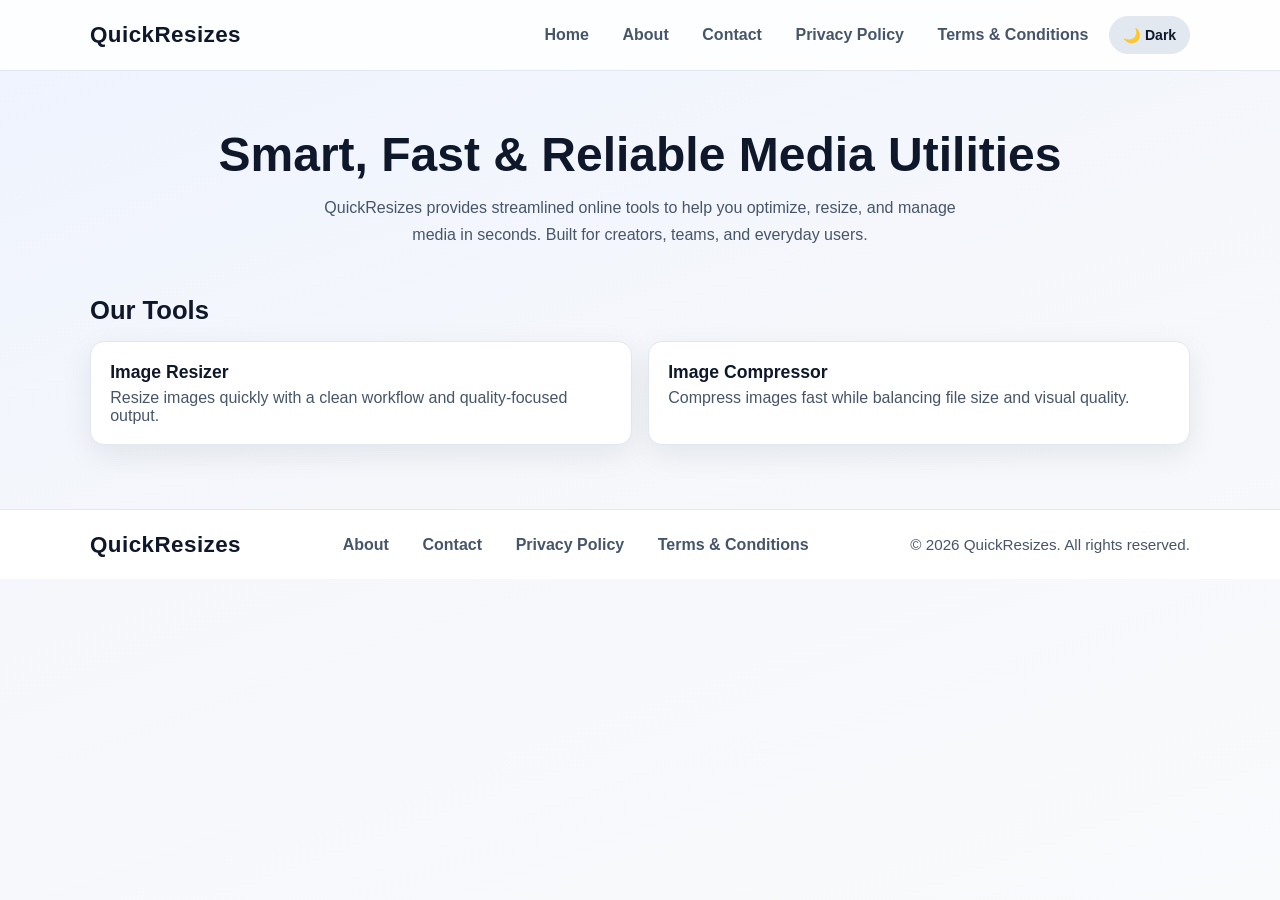
==== index.html @ a064c4f6 "Add Image Compressor card to homepage" ====
<!doctype html>
<html lang="en">
  <head>
    <meta charset="UTF-8" />
    <meta name="viewport" content="width=device-width, initial-scale=1.0" />
    <title>QuickResizes | Fast Online Image Tools</title>
    <style>
      :root {
        color-scheme: light;
        --bg: #f5f7fb;
        --bg-gradient-start: #eef3ff;
        --bg-gradient-end: #f8fafc;
        --surface: #ffffff;
        --text: #0f172a;
        --muted: #475569;
        --primary: #2563eb;
        --primary-dark: #1d4ed8;
        --border: #e2e8f0;
        --shadow: 0 10px 30px rgba(15, 23, 42, 0.08);
        --header-bg: rgba(255, 255, 255, 0.85);
        --nav-hover-bg: #eff6ff;
        --card-hover-border: #bfdbfe;
        --card-hover-shadow: 0 16px 36px rgba(37, 99, 235, 0.15);
        --toggle-bg: #e2e8f0;
        --toggle-text: #0f172a;
      }

      :root[data-theme="dark"] {
        color-scheme: dark;
        --bg: #020617;
        --bg-gradient-start: #0f172a;
        --bg-gradient-end: #020617;
        --surface: #0f172a;
        --text: #e2e8f0;
        --muted: #94a3b8;
        --primary: #60a5fa;
        --primary-dark: #93c5fd;
        --border: #1e293b;
        --shadow: 0 12px 30px rgba(2, 6, 23, 0.5);
        --header-bg: rgba(15, 23, 42, 0.85);
        --nav-hover-bg: #1e293b;
        --card-hover-border: #334155;
        --card-hover-shadow: 0 16px 36px rgba(2, 6, 23, 0.7);
        --toggle-bg: #1e293b;
        --toggle-text: #e2e8f0;
      }

      * {
        box-sizing: border-box;
      }

      body {
        margin: 0;
        font-family: "Inter", "Segoe UI", Roboto, Helvetica, Arial, sans-serif;
        color: var(--text);
        background: linear-gradient(160deg, var(--bg-gradient-start) 0%, var(--bg) 45%, var(--bg-gradient-end) 100%);
        min-height: 100vh;
      }

      .container {
        width: min(1100px, 92%);
        margin: 0 auto;
      }

      header {
        border-bottom: 1px solid var(--border);
        background: var(--header-bg);
        backdrop-filter: blur(6px);
        position: sticky;
        top: 0;
        z-index: 10;
      }

      .header-inner {
        display: flex;
        align-items: center;
        justify-content: space-between;
        gap: 1rem;
        padding: 1rem 0;
      }

      .brand {
        font-size: 1.4rem;
        font-weight: 800;
        letter-spacing: 0.02em;
      }

      nav {
        display: flex;
        gap: 1rem;
        flex-wrap: wrap;
      }

      nav a {
        text-decoration: none;
        color: var(--muted);
        font-weight: 600;
        padding: 0.35rem 0.55rem;
        border-radius: 8px;
        transition: color 0.2s ease, background-color 0.2s ease;
      }

      nav a:hover,
      nav a:focus-visible {
        color: var(--primary-dark);
        background: var(--nav-hover-bg);
      }

      .controls {
        display: flex;
        align-items: center;
        gap: 0.75rem;
      }

      .theme-toggle {
        border: 1px solid var(--border);
        background: var(--toggle-bg);
        color: var(--toggle-text);
        border-radius: 999px;
        min-height: 38px;
        padding: 0.35rem 0.8rem;
        font-size: 0.88rem;
        font-weight: 600;
        cursor: pointer;
      }

      main {
        padding: 3.5rem 0 4rem;
      }

      .hero {
        text-align: center;
        margin-bottom: 3rem;
      }

      .hero h1 {
        font-size: clamp(2rem, 4vw, 3rem);
        margin: 0 0 0.75rem;
      }

      .hero p {
        margin: 0 auto;
        max-width: 640px;
        color: var(--muted);
        line-height: 1.7;
      }

      .tools h2 {
        font-size: 1.6rem;
        margin-bottom: 1rem;
      }

      .tools-grid {
        display: grid;
        grid-template-columns: repeat(auto-fit, minmax(250px, 1fr));
        gap: 1rem;
      }

      .tool-card {
        display: block;
        background: var(--surface);
        border: 1px solid var(--border);
        border-radius: 14px;
        padding: 1.2rem;
        color: inherit;
        text-decoration: none;
        box-shadow: var(--shadow);
        transition: transform 0.2s ease, border-color 0.2s ease, box-shadow 0.2s ease;
      }

      .tool-card:hover,
      .tool-card:focus-visible {
        transform: translateY(-3px);
        border-color: var(--card-hover-border);
        box-shadow: var(--card-hover-shadow);
      }

      .tool-title {
        font-size: 1.1rem;
        font-weight: 700;
        margin-bottom: 0.4rem;
      }

      .tool-desc {
        color: var(--muted);
        margin: 0;
      }

      footer {
        border-top: 1px solid var(--border);
        padding: 1.25rem 0;
        background: var(--surface);
      }

      .footer-inner {
        display: flex;
        justify-content: space-between;
        align-items: center;
        gap: 1rem;
        flex-wrap: wrap;
      }

      .footer-links {
        display: flex;
        gap: 1rem;
        flex-wrap: wrap;
      }

      .footer-links a {
        color: var(--muted);
        text-decoration: none;
        font-weight: 600;
      }

      .footer-links a:hover,
      .footer-links a:focus-visible {
        color: var(--primary-dark);
      }

      .copyright {
        color: var(--muted);
        font-size: 0.95rem;
      }

      @media (max-width: 700px) {
        .header-inner {
          flex-direction: column;
          align-items: flex-start;
        }

        nav {
          gap: 0.4rem;
        }
      }
    </style>
  </head>
  <body>
    <header>
      <div class="container header-inner">
        <div class="brand">QuickResizes</div>
        <div class="controls">
          <nav aria-label="Main navigation">
            <a href="index.html">Home</a>
            <a href="pages/about.html">About</a>
            <a href="pages/contact.html">Contact</a>
            <a href="pages/privacy.html">Privacy Policy</a>
            <a href="pages/terms.html">Terms &amp; Conditions</a>
          </nav>
          <button id="themeToggle" class="theme-toggle" type="button" aria-label="Toggle dark mode">
            🌙 Dark
          </button>
        </div>
      </div>
    </header>

    <main class="container">
      <section class="hero" aria-labelledby="home-title">
        <h1 id="home-title">Smart, Fast & Reliable Media Utilities</h1>
        <p>
          QuickResizes provides streamlined online tools to help you optimize, resize,
          and manage media in seconds. Built for creators, teams, and everyday users.
        </p>
      </section>

      <section class="tools" aria-labelledby="tools-title">
        <h2 id="tools-title">Our Tools</h2>
        <div class="tools-grid">
          <a class="tool-card" href="tools/image-resizer/index.html">
            <div class="tool-title">Image Resizer</div>
            <p class="tool-desc">
              Resize images quickly with a clean workflow and quality-focused output.
            </p>
          </a>
          <a class="tool-card" href="tools/image-compressor/index.html">
            <div class="tool-title">Image Compressor</div>
            <p class="tool-desc">
              Compress images fast while balancing file size and visual quality.
            </p>
          </a>
        </div>
      </section>
    </main>

    <footer>
      <div class="container footer-inner">
        <div class="brand">QuickResizes</div>
        <nav class="footer-links" aria-label="Footer navigation">
          <a href="pages/about.html">About</a>
          <a href="pages/contact.html">Contact</a>
          <a href="pages/privacy.html">Privacy Policy</a>
          <a href="pages/terms.html">Terms &amp; Conditions</a>
        </nav>
        <div class="copyright">&copy; <span id="year"></span> QuickResizes. All rights reserved.</div>
      </div>
    </footer>

    <script>
      const themeStorageKey = "quickresizes-theme";
      const root = document.documentElement;
      const themeToggle = document.getElementById("themeToggle");

      function applyTheme(theme) {
        root.setAttribute("data-theme", theme);
        const isDark = theme === "dark";
        themeToggle.textContent = isDark ? "☀️ Light" : "🌙 Dark";
        themeToggle.setAttribute("aria-label", isDark ? "Switch to light mode" : "Switch to dark mode");
      }

      const savedTheme = localStorage.getItem(themeStorageKey);
      applyTheme(savedTheme === "dark" ? "dark" : "light");

      themeToggle.addEventListener("click", () => {
        const nextTheme = root.getAttribute("data-theme") === "dark" ? "light" : "dark";
        applyTheme(nextTheme);
        localStorage.setItem(themeStorageKey, nextTheme);
      });

      document.getElementById("year").textContent = new Date().getFullYear();
    </script>
  </body>
</html>
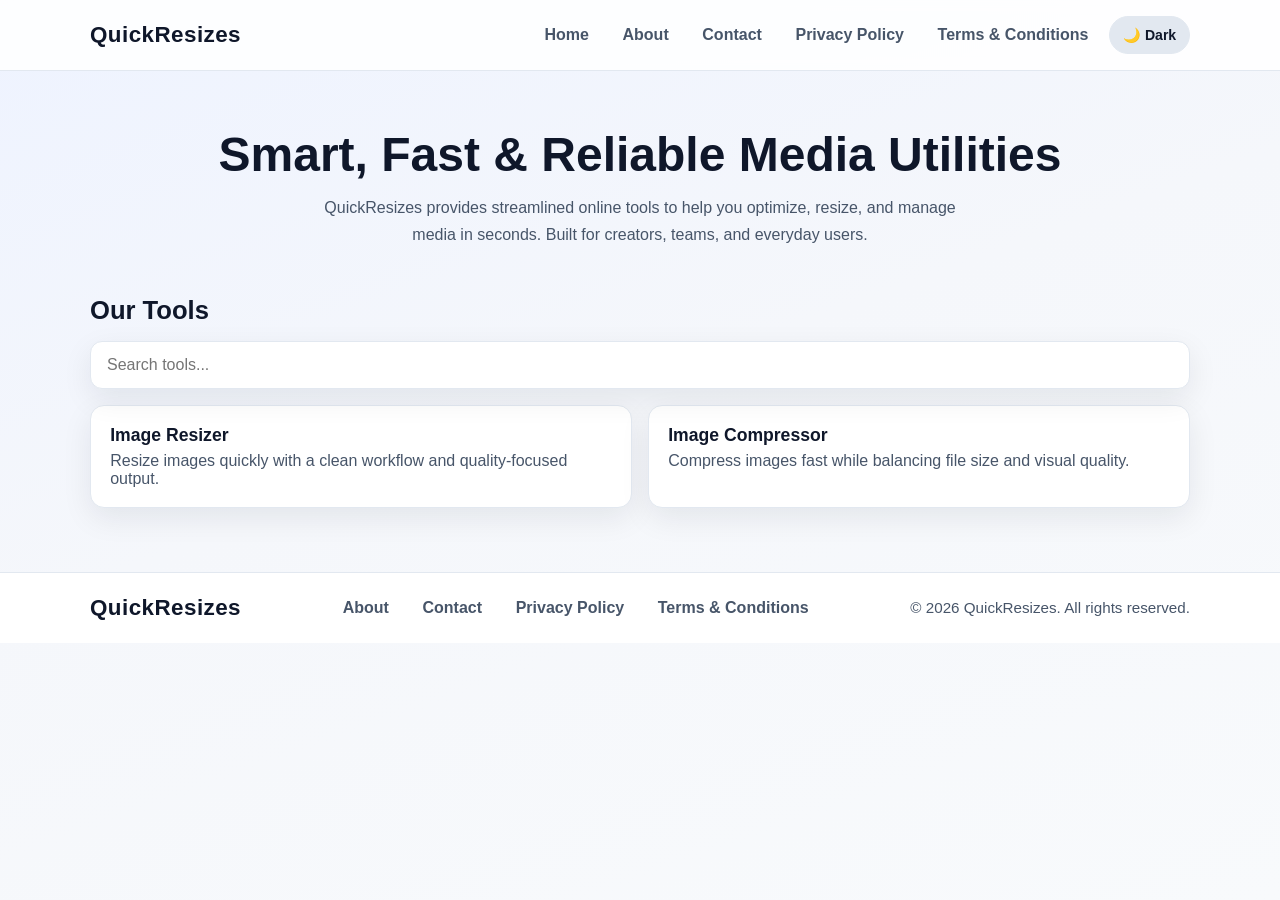
==== commit 5bf3901a: "Add homepage tool search with live filtering" ====
--- a/index.html
+++ b/index.html
@@ -150,6 +150,29 @@
         margin-bottom: 1rem;
       }
 
+      .tools-search {
+        position: relative;
+        margin-bottom: 1rem;
+      }
+
+      .tools-search input {
+        width: 100%;
+        border: 1px solid var(--border);
+        border-radius: 12px;
+        padding: 0.85rem 1rem;
+        background: var(--surface);
+        color: var(--text);
+        font-size: 1rem;
+        box-shadow: var(--shadow);
+        transition: border-color 0.2s ease, box-shadow 0.2s ease;
+      }
+
+      .tools-search input:focus-visible {
+        outline: none;
+        border-color: var(--primary);
+        box-shadow: 0 0 0 3px color-mix(in srgb, var(--primary) 22%, transparent);
+      }
+
       .tools-grid {
         display: grid;
         grid-template-columns: repeat(auto-fit, minmax(250px, 1fr));
@@ -184,6 +207,15 @@
       .tool-desc {
         color: var(--muted);
         margin: 0;
+      }
+
+      .no-results {
+        margin: 0;
+        padding: 1.2rem;
+        border-radius: 12px;
+        border: 1px dashed var(--border);
+        color: var(--muted);
+        background: color-mix(in srgb, var(--surface) 94%, transparent);
       }
 
       footer {
@@ -255,7 +287,7 @@
 
     <main class="container">
       <section class="hero" aria-labelledby="home-title">
-        <h1 id="home-title">Smart, Fast & Reliable Media Utilities</h1>
+        <h1 id="home-title">Smart, Fast &amp; Reliable Media Utilities</h1>
         <p>
           QuickResizes provides streamlined online tools to help you optimize, resize,
           and manage media in seconds. Built for creators, teams, and everyday users.
@@ -264,20 +296,16 @@
 
       <section class="tools" aria-labelledby="tools-title">
         <h2 id="tools-title">Our Tools</h2>
-        <div class="tools-grid">
-          <a class="tool-card" href="tools/image-resizer/index.html">
-            <div class="tool-title">Image Resizer</div>
-            <p class="tool-desc">
-              Resize images quickly with a clean workflow and quality-focused output.
-            </p>
-          </a>
-          <a class="tool-card" href="tools/image-compressor/index.html">
-            <div class="tool-title">Image Compressor</div>
-            <p class="tool-desc">
-              Compress images fast while balancing file size and visual quality.
-            </p>
-          </a>
+        <div class="tools-search">
+          <input
+            id="toolSearch"
+            type="search"
+            placeholder="Search tools..."
+            aria-label="Search tools"
+            autocomplete="off"
+          />
         </div>
+        <div id="toolsGrid" class="tools-grid"></div>
       </section>
     </main>
 
@@ -315,6 +343,63 @@
         localStorage.setItem(themeStorageKey, nextTheme);
       });
 
+      const tools = [
+        {
+          name: "Image Resizer",
+          description: "Resize images quickly with a clean workflow and quality-focused output.",
+          href: "tools/image-resizer/index.html",
+          keywords: ["resize", "image", "dimensions"],
+        },
+        {
+          name: "Image Compressor",
+          description: "Compress images fast while balancing file size and visual quality.",
+          href: "tools/image-compressor/index.html",
+          keywords: ["compress", "image", "optimize", "size"],
+        },
+      ];
+
+      const toolSearchInput = document.getElementById("toolSearch");
+      const toolsGrid = document.getElementById("toolsGrid");
+
+      function renderTools(filteredTools) {
+        if (!filteredTools.length) {
+          toolsGrid.innerHTML = '<p class="no-results">No matching tools found.</p>';
+          return;
+        }
+
+        toolsGrid.innerHTML = filteredTools
+          .map(
+            (tool) => `
+              <a class="tool-card" href="${tool.href}">
+                <div class="tool-title">${tool.name}</div>
+                <p class="tool-desc">${tool.description}</p>
+              </a>
+            `
+          )
+          .join("");
+      }
+
+      function filterTools(query) {
+        const normalizedQuery = query.trim().toLowerCase();
+
+        if (!normalizedQuery) {
+          renderTools(tools);
+          return;
+        }
+
+        const filtered = tools.filter((tool) => {
+          const searchableText = `${tool.name} ${tool.description} ${tool.keywords.join(" ")}`.toLowerCase();
+          return searchableText.includes(normalizedQuery);
+        });
+
+        renderTools(filtered);
+      }
+
+      toolSearchInput.addEventListener("input", (event) => {
+        filterTools(event.target.value);
+      });
+
+      renderTools(tools);
       document.getElementById("year").textContent = new Date().getFullYear();
     </script>
   </body>
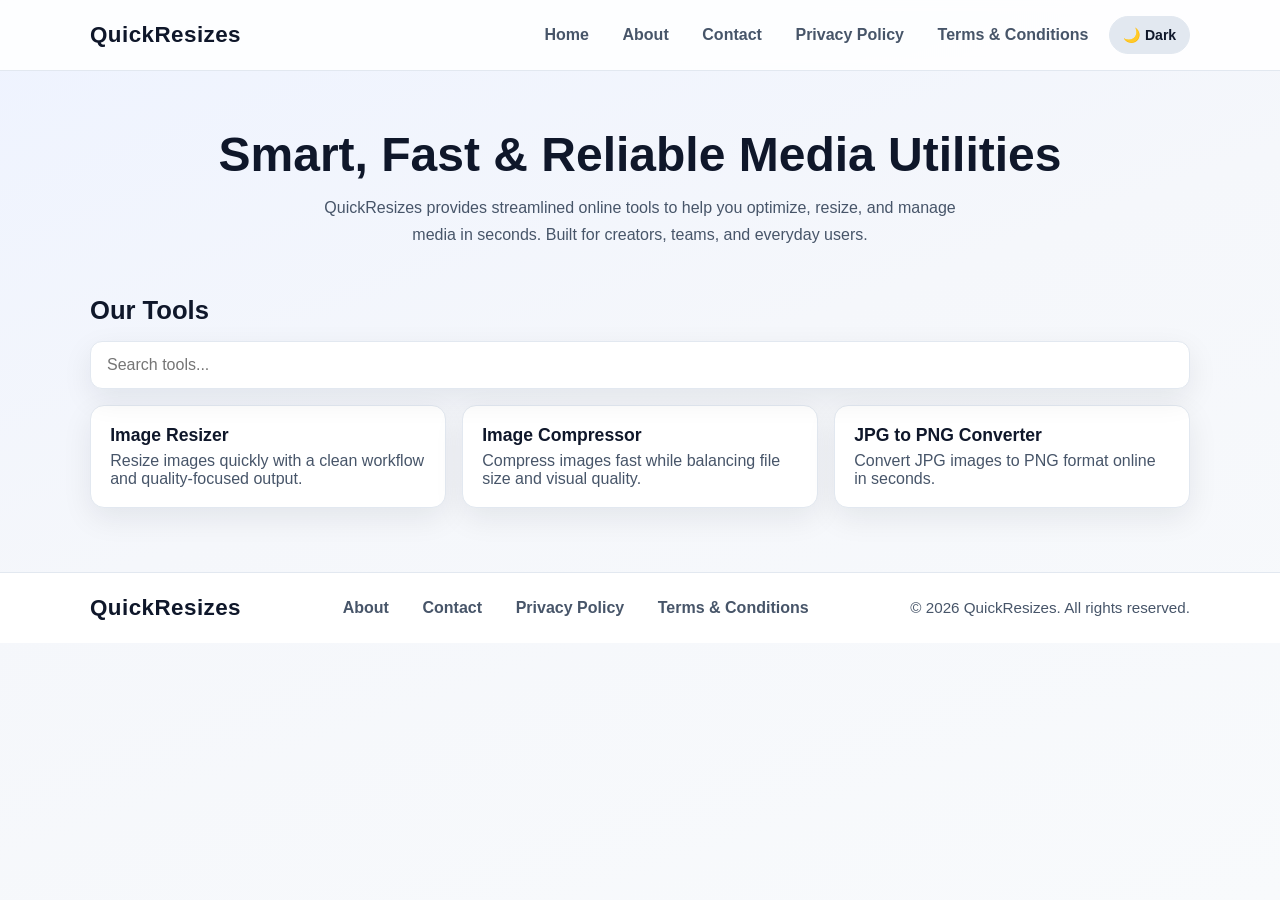
==== commit f9aaf1b9: "Add JPG to PNG Converter to homepage tools list" ====
--- a/index.html
+++ b/index.html
@@ -356,6 +356,12 @@
           href: "tools/image-compressor/index.html",
           keywords: ["compress", "image", "optimize", "size"],
         },
+        {
+          name: "JPG to PNG Converter",
+          description: "Convert JPG images to PNG format online in seconds.",
+          href: "tools/jpg-to-png/index.html",
+          keywords: ["jpg", "png", "convert", "image", "format"],
+        },
       ];
 
       const toolSearchInput = document.getElementById("toolSearch");
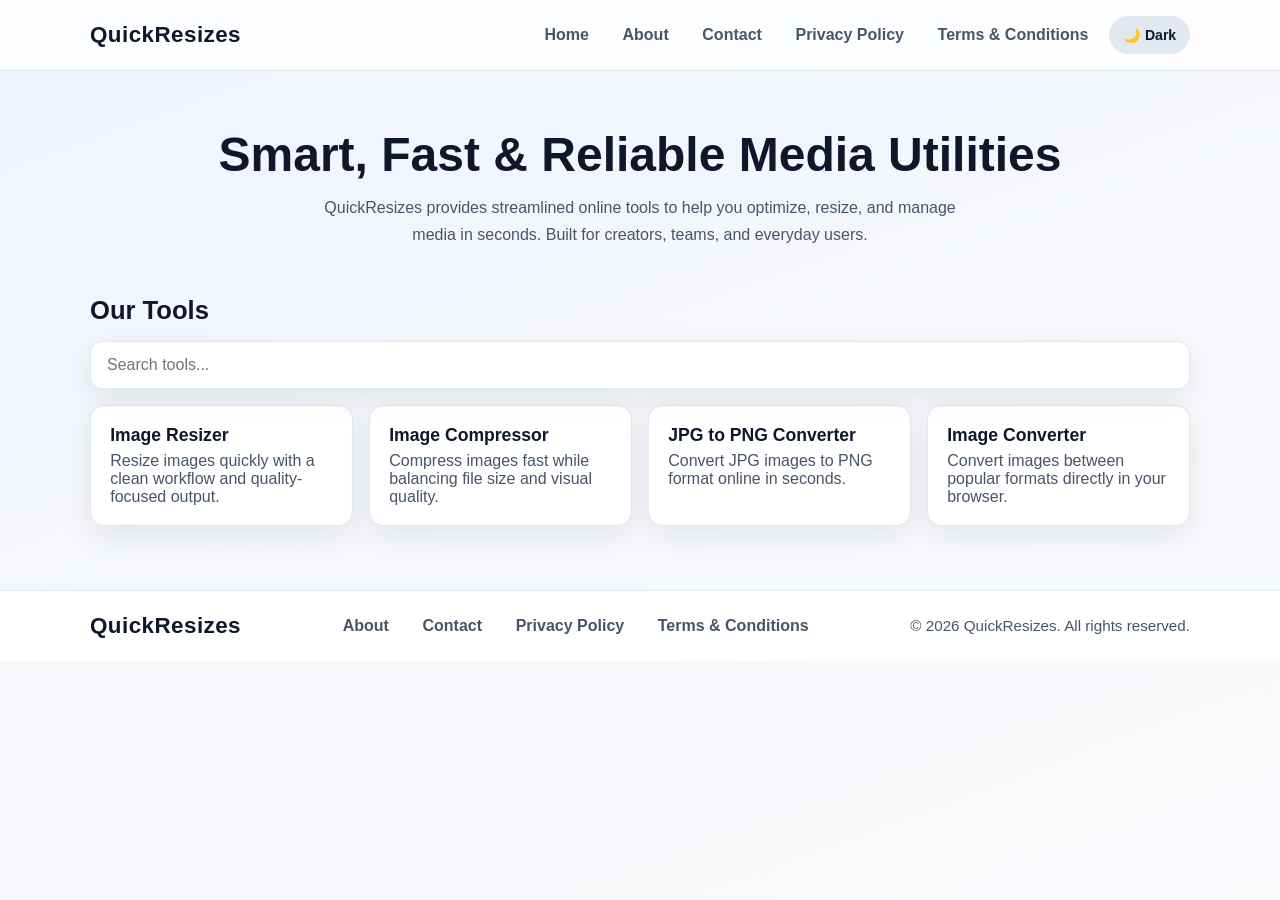
==== commit 5ac32f8c: "Add Image Converter to tools listing" ====
--- a/index.html
+++ b/index.html
@@ -362,6 +362,12 @@
           href: "tools/jpg-to-png/index.html",
           keywords: ["jpg", "png", "convert", "image", "format"],
         },
+        {
+          name: "Image Converter",
+          description: "Convert images between popular formats directly in your browser.",
+          href: "tools/image-converter/index.html",
+          keywords: ["convert", "image", "format", "webp", "png", "jpg"],
+        },
       ];
 
       const toolSearchInput = document.getElementById("toolSearch");
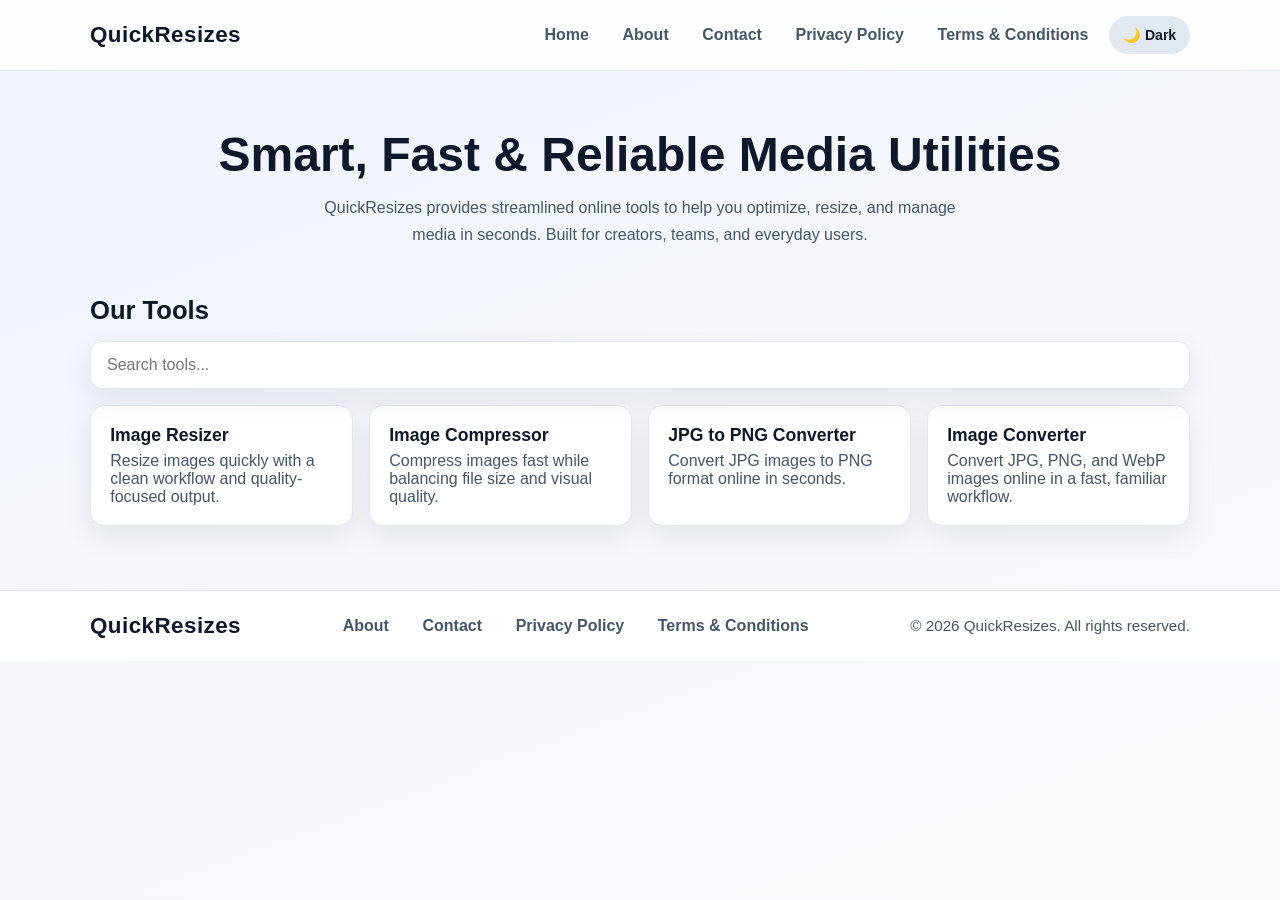
==== commit 7a57ce75: "Update homepage Image Converter card copy" ====
--- a/index.html
+++ b/index.html
@@ -364,9 +364,9 @@
         },
         {
           name: "Image Converter",
-          description: "Convert images between popular formats directly in your browser.",
+          description: "Convert JPG, PNG, and WebP images online in a fast, familiar workflow.",
           href: "tools/image-converter/index.html",
-          keywords: ["convert", "image", "format", "webp", "png", "jpg"],
+          keywords: ["convert", "image", "format", "webp", "png", "jpg", "jpeg"],
         },
       ];
 
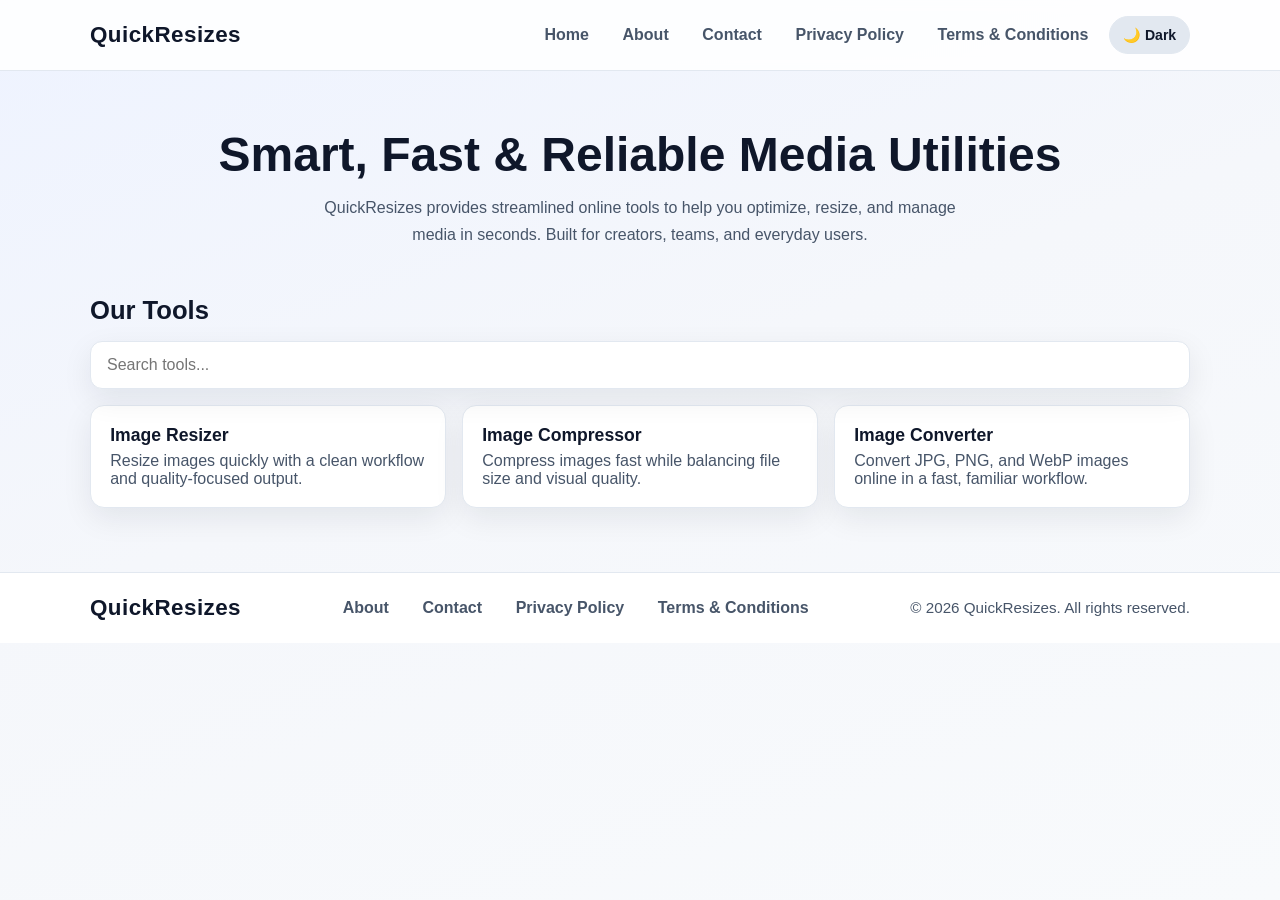
==== commit 0b8198cd: "Remove JPG to PNG tool and homepage reference" ====
--- a/index.html
+++ b/index.html
@@ -357,12 +357,6 @@
           keywords: ["compress", "image", "optimize", "size"],
         },
         {
-          name: "JPG to PNG Converter",
-          description: "Convert JPG images to PNG format online in seconds.",
-          href: "tools/jpg-to-png/index.html",
-          keywords: ["jpg", "png", "convert", "image", "format"],
-        },
-        {
           name: "Image Converter",
           description: "Convert JPG, PNG, and WebP images online in a fast, familiar workflow.",
           href: "tools/image-converter/index.html",
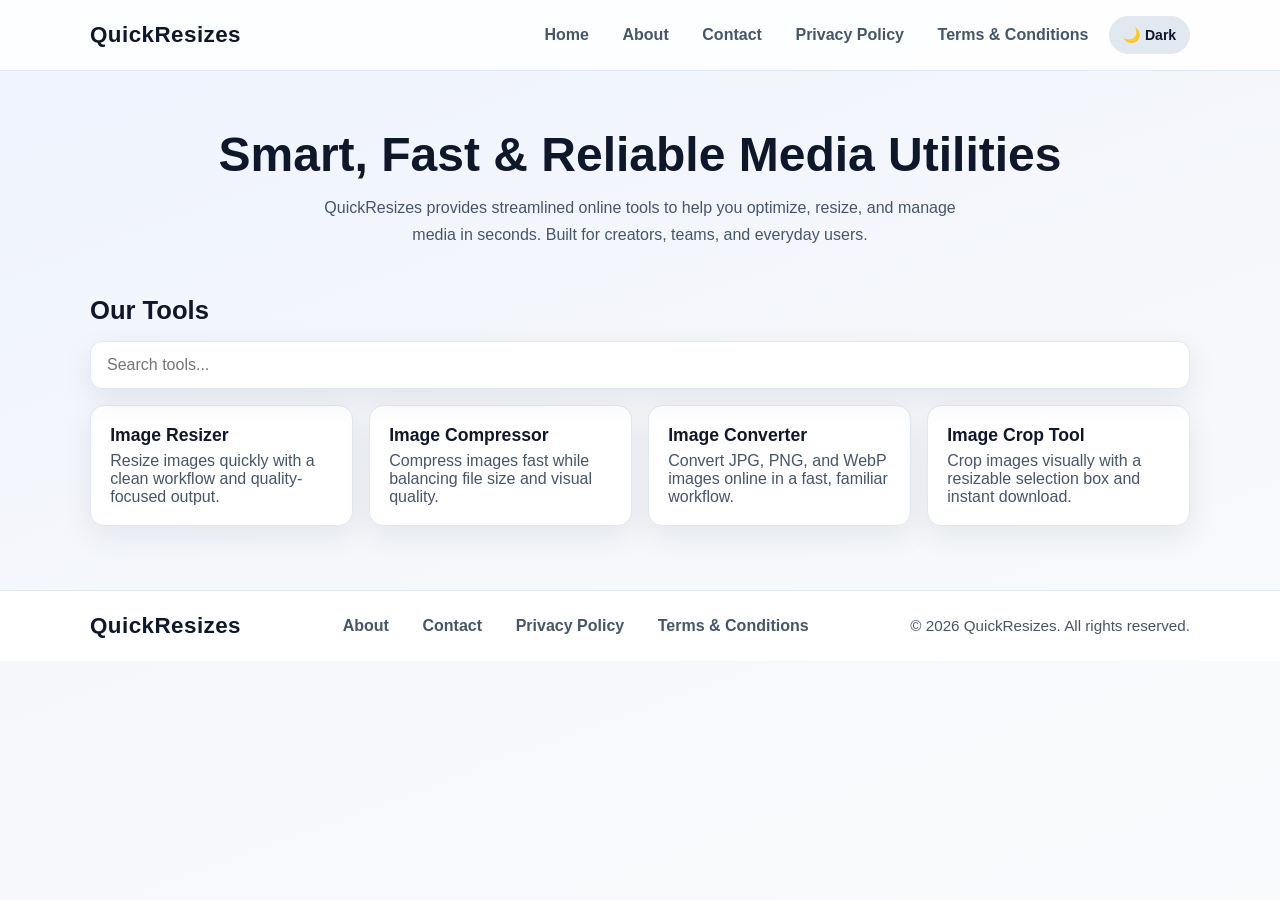
==== commit ec119aca: "Merge pull request #29 from quickresizes/codex/create-image-crop-tool Add Image Crop Tool" ====
--- a/index.html
+++ b/index.html
@@ -362,6 +362,12 @@
           href: "tools/image-converter/index.html",
           keywords: ["convert", "image", "format", "webp", "png", "jpg", "jpeg"],
         },
+        {
+          name: "Image Crop Tool",
+          description: "Crop images visually with a resizable selection box and instant download.",
+          href: "tools/image-crop/index.html",
+          keywords: ["crop", "image", "trim", "selection", "download"],
+        },
       ];
 
       const toolSearchInput = document.getElementById("toolSearch");
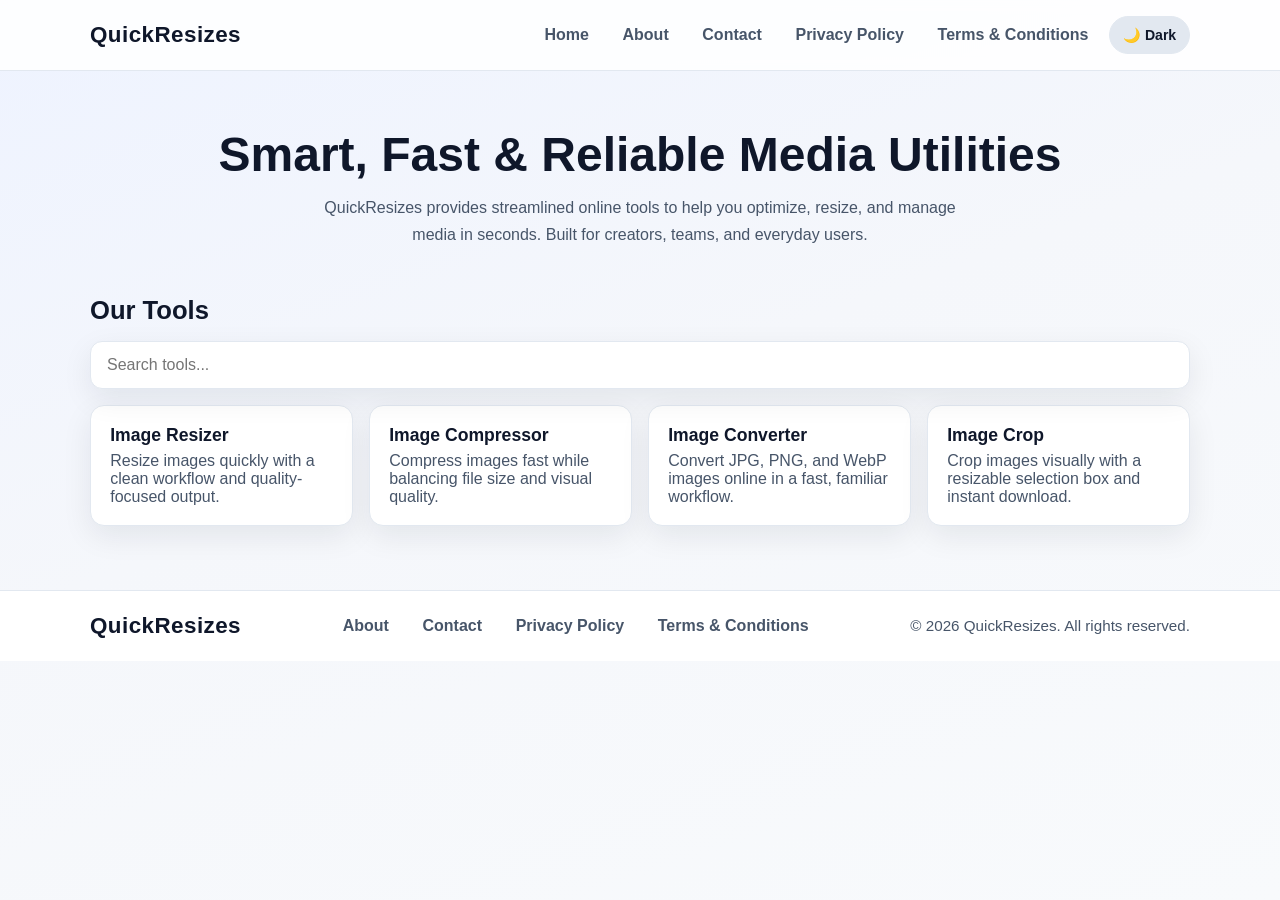
==== commit 62b98419: "Merge pull request #31 from quickresizes/codex/add-image-crop-tool-to-homepage Add Image Crop card t" ====
--- a/index.html
+++ b/index.html
@@ -363,7 +363,7 @@
           keywords: ["convert", "image", "format", "webp", "png", "jpg", "jpeg"],
         },
         {
-          name: "Image Crop Tool",
+          name: "Image Crop",
           description: "Crop images visually with a resizable selection box and instant download.",
           href: "tools/image-crop/index.html",
           keywords: ["crop", "image", "trim", "selection", "download"],
